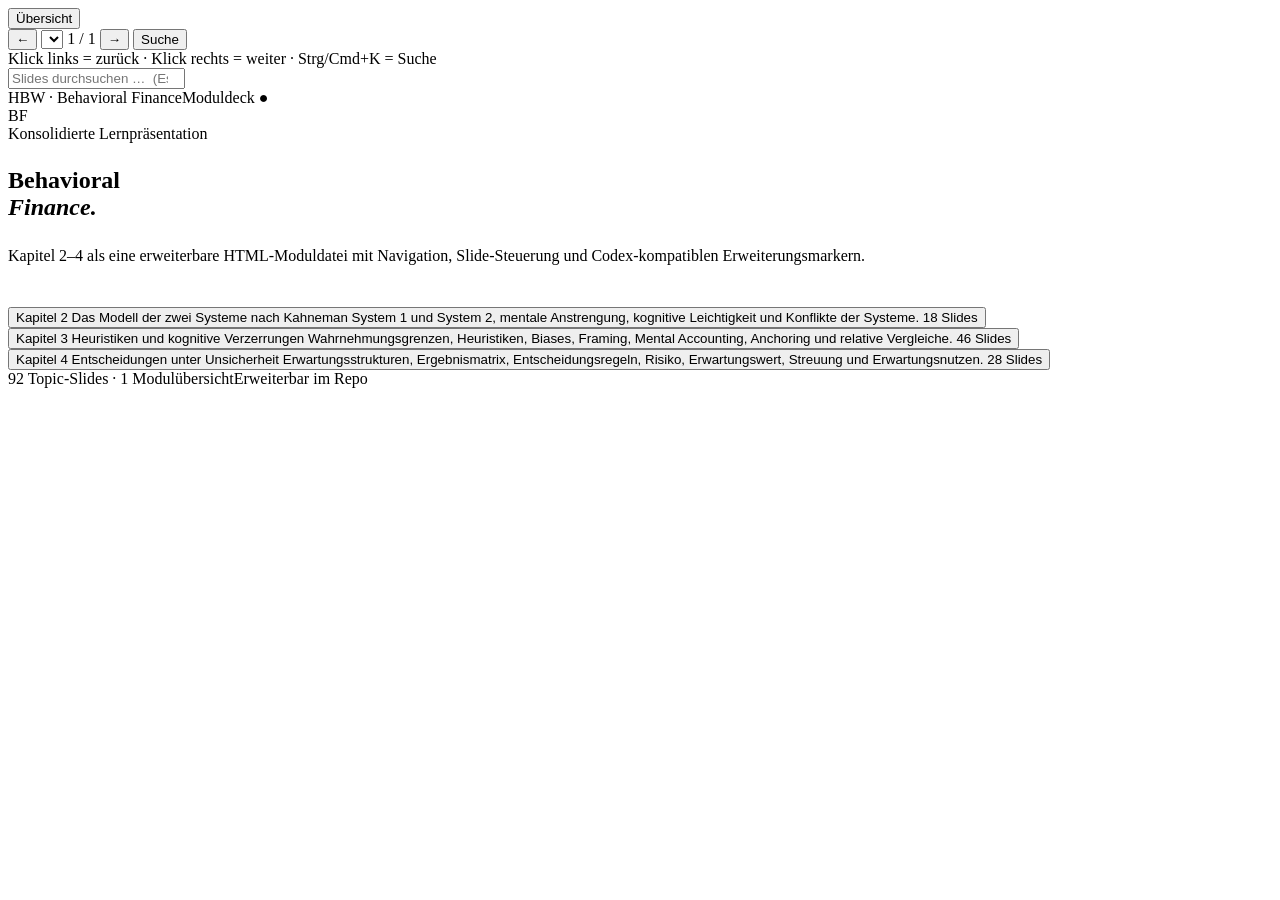
==== index.html @ 53bc745d "Add files via upload" ====
<!doctype html>
<html lang="de">
<head>
    <meta charset="utf-8" />
    <meta name="viewport" content="width=device-width, initial-scale=1" />
    <title>Behavioral Finance · Modulares Moduldeck</title>
    <meta name="description" content="Behavioral-Finance-Lernpräsentation mit modular angebundenen HTML-Topics." />
    <link rel="preconnect" href="https://fonts.googleapis.com">
    <link rel="preconnect" href="https://fonts.gstatic.com" crossorigin>
    <link href="https://fonts.googleapis.com/css2?family=IBM+Plex+Sans:wght@300;400;500;600;700&family=IBM+Plex+Serif:ital,wght@0,400;0,500;0,600;1,400&family=IBM+Plex+Mono:wght@400;500;600&display=swap" rel="stylesheet">
    <link rel="stylesheet" href="assets/css/deck.css" />
</head>
<body>

    <div class="deck-ui" aria-label="Behavioral Finance Navigation">
        <div class="deck-tabs"><button type="button" data-goto="behavioral-finance-overview">Übersicht</button></div>
        <div class="deck-actions">
            <button type="button" data-deck-prev aria-label="Vorherige Slide">←</button>
            <select id="deck-slide-select" aria-label="Slide auswählen"></select>
            <span class="deck-counter">1 / 1</span>
            <button type="button" data-deck-next aria-label="Nächste Slide">→</button>
            <button type="button" data-search-open title="Suche öffnen: Strg/Cmd+K">Suche</button>
        </div>
        <div class="deck-progress"><span></span></div>
    </div>

    <div class="deck-hint">Klick links = zurück · Klick rechts = weiter · Strg/Cmd+K = Suche</div>

    <div class="deck-search" aria-hidden="true">
        <div class="deck-search-panel" role="dialog" aria-label="Slide-Suche">
            <input id="deck-search-input" type="search" placeholder="Slides durchsuchen …  (Esc schließt)" autocomplete="off" />
            <div class="deck-search-list"></div>
        </div>
    </div>

    <deck-stage>
        <!-- MODULE_OVERVIEW_START -->
<section class="slide-title module-slide module-overview is-active" data-chapter-key="module-overview" data-chapter-short="Übersicht" data-chapter-start="true" data-chapter-title="Modulübersicht" data-module="behavioral-finance" data-slide-index="1" data-slide-label="00 Modulübersicht" data-slide-total="1" id="behavioral-finance-overview">
<div class="chrome-top"><span>HBW · Behavioral Finance</span><span>Moduldeck <span class="dot">●</span></span></div>
<div class="big-mark">BF</div>
<div class="stack" style="top:150px;">
<div class="eyebrow">Konsolidierte Lernpräsentation</div>
<h1 class="display" style="margin-top:24px;">Behavioral<br/><em style="font-style:italic; color:var(--accent);">Finance.</em></h1>
<p class="sub" style="margin-top:26px; max-width:1180px;">Kapitel 2–4 als eine erweiterbare HTML-Moduldatei mit Navigation, Slide-Steuerung und Codex-kompatiblen Erweiterungsmarkern.</p>
<div class="overview-grid" style="margin-top:42px;">
<button class="overview-card" data-goto="kapitel-2-slide-01" type="button">
<span class="overview-kicker">Kapitel 2</span>
<span class="overview-title">Das Modell der zwei Systeme nach Kahneman</span>
<span class="overview-sub">System 1 und System 2, mentale Anstrengung, kognitive Leichtigkeit und Konflikte der Systeme.</span>
<span class="overview-count">18 Slides</span>
</button><button class="overview-card" data-goto="kapitel-3-slide-01" type="button">
<span class="overview-kicker">Kapitel 3</span>
<span class="overview-title">Heuristiken und kognitive Verzerrungen</span>
<span class="overview-sub">Wahrnehmungsgrenzen, Heuristiken, Biases, Framing, Mental Accounting, Anchoring und relative Vergleiche.</span>
<span class="overview-count">46 Slides</span>
</button><button class="overview-card" data-goto="kapitel-4-slide-01" type="button">
<span class="overview-kicker">Kapitel 4</span>
<span class="overview-title">Entscheidungen unter Unsicherheit</span>
<span class="overview-sub">Erwartungsstrukturen, Ergebnismatrix, Entscheidungsregeln, Risiko, Erwartungswert, Streuung und Erwartungsnutzen.</span>
<span class="overview-count">28 Slides</span>
</button>
</div>
</div>
<div class="chrome-bot"><span>92 Topic-Slides · 1 Modulübersicht</span><span>Erweiterbar im Repo</span></div>
</section>
<!-- MODULE_OVERVIEW_END -->

        <!-- MODULE_TOPICS_ARE_LOADED_FROM: topics/manifest.js -->

        <!-- MODULE_EXTENSION_SLOT
             Neue Themen werden nicht mehr manuell in diese Datei kopiert.
             Stattdessen:
             1. Topic-Fragment in /topics ablegen
             2. Eintrag in /topics/manifest.js ergänzen
             3. Fertig: Navigation und Slide-Auswahl bauen sich automatisch neu auf.
        -->
    </deck-stage>

    <script src="topics/manifest.js"></script>
    <script src="assets/js/deck.js"></script>
</body>
</html>
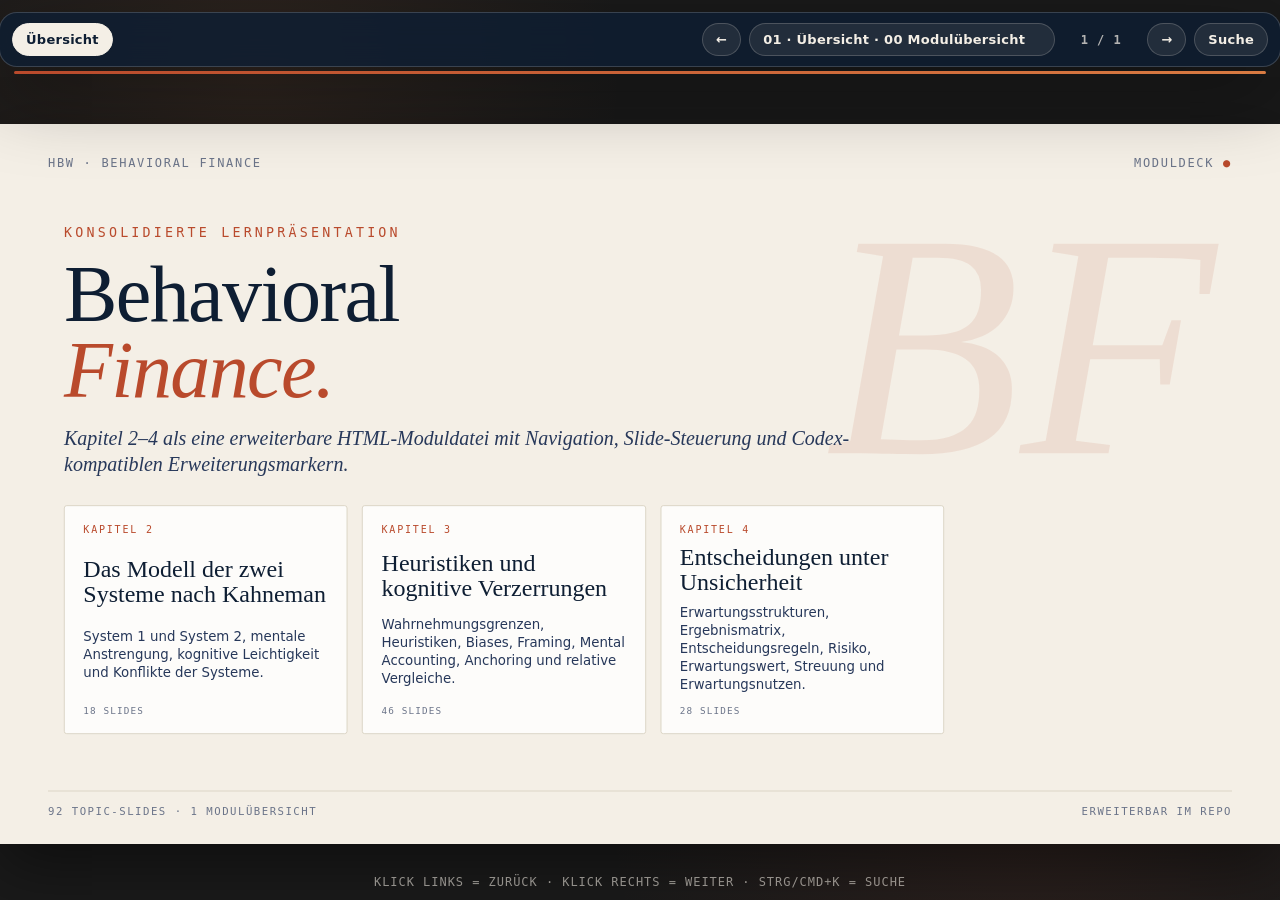
==== commit f7e257de: "index.html aktualisieren" ====
--- a/index.html
+++ b/index.html
@@ -11,7 +11,7 @@
     <link rel="stylesheet" href="assets/css/deck.css" />
 </head>
 <body>
-
+ 
     <div class="deck-ui" aria-label="Behavioral Finance Navigation">
         <div class="deck-tabs"><button type="button" data-goto="behavioral-finance-overview">Übersicht</button></div>
         <div class="deck-actions">
--- a/assets/css/deck.css
+++ b/assets/css/deck.css
@@ -0,0 +1,1763 @@
+
+/* =====================================================================
+   Source CSS: kapitel-2
+   ===================================================================== */
+
+  :root {
+    --bg: #f4efe6;
+    --bg-2: #ebe4d5;
+    --ink: #0e1e33;
+    --ink-2: #27385a;
+    --muted: #6b7489;
+    --line: #cfc7b4;
+    --rule: #1a2a46;
+    --accent: #b94a2c;        /* terracotta */
+    --accent-2: #d97b42;      /* warm amber */
+    --ok: #2f6b3a;
+    --bad: #a12929;
+    --serif: "IBM Plex Serif", Georgia, serif;
+    --sans: "IBM Plex Sans", system-ui, sans-serif;
+    --mono: "IBM Plex Mono", monospace;
+  }
+
+  html, body { margin:0; padding:0; background:#1a1a1a; color:var(--ink); }
+  deck-stage { font-family: var(--sans); }
+
+  section {
+    position: relative;
+    width: 1920px; height: 1080px;
+    background: var(--bg);
+    color: var(--ink);
+    overflow: hidden;
+    box-sizing: border-box;
+  }
+
+  /* ---------- shared chrome ---------- */
+  .chrome-top {
+    position:absolute; top:48px; left:72px; right:72px;
+    display:flex; justify-content:space-between; align-items:baseline;
+    font-family:var(--mono); font-size:18px; letter-spacing:0.14em;
+    text-transform:uppercase; color:var(--muted);
+  }
+  .chrome-top .dot { color:var(--accent); }
+  .chrome-bot {
+    position:absolute; bottom:40px; left:72px; right:72px;
+    display:flex; justify-content:space-between; align-items:baseline;
+    font-family:var(--mono); font-size:16px; letter-spacing:0.14em;
+    text-transform:uppercase; color:var(--muted);
+    border-top:1px solid var(--line); padding-top:20px;
+  }
+
+  h1, h2, h3 { margin:0; font-weight:500; }
+  .eyebrow {
+    font-family: var(--mono);
+    font-size: 20px;
+    letter-spacing: 0.24em;
+    text-transform: uppercase;
+    color: var(--accent);
+  }
+  .display {
+    font-family: var(--serif);
+    font-weight: 400;
+    font-size: 132px;
+    line-height: 0.95;
+    letter-spacing: -0.02em;
+    color: var(--ink);
+  }
+  .title-lg {
+    font-family: var(--serif);
+    font-weight: 400;
+    font-size: 84px;
+    line-height: 0.98;
+    letter-spacing: -0.015em;
+  }
+  .title-md {
+    font-family: var(--serif);
+    font-weight: 400;
+    font-size: 56px;
+    line-height: 1.05;
+    letter-spacing: -0.01em;
+  }
+  .sub {
+    font-family: var(--serif);
+    font-style: italic;
+    font-weight: 400;
+    font-size: 32px;
+    color: var(--ink-2);
+    line-height: 1.3;
+  }
+  .body {
+    font-family: var(--sans);
+    font-weight: 400;
+    font-size: 26px;
+    line-height: 1.45;
+    color: var(--ink-2);
+  }
+  .body-lg {
+    font-family: var(--sans);
+    font-weight: 400;
+    font-size: 30px;
+    line-height: 1.45;
+    color: var(--ink-2);
+  }
+  .label {
+    font-family: var(--mono);
+    font-size: 18px;
+    letter-spacing: 0.14em;
+    text-transform: uppercase;
+    color: var(--muted);
+  }
+
+  .rule {
+    width: 64px; height: 3px; background: var(--accent); border: 0;
+    margin: 0;
+  }
+
+  /* ---------- Title slide ---------- */
+  .slide-title .stack {
+    position:absolute; left:96px; right:96px; top:220px;
+  }
+  .slide-title .meta {
+    position:absolute; left:96px; bottom:96px;
+    display:flex; gap:96px; align-items:flex-start;
+  }
+  .slide-title .meta .block { min-width:240px; }
+  .slide-title .meta .k {
+    font-family:var(--mono); font-size:16px; letter-spacing:0.2em;
+    text-transform:uppercase; color:var(--muted); margin-bottom:10px;
+  }
+  .slide-title .meta .v {
+    font-family:var(--serif); font-size:28px; color:var(--ink);
+  }
+
+  .slide-title .big-mark {
+    position:absolute; right:96px; top:160px;
+    font-family:var(--serif); font-size:520px; line-height:0.8;
+    color:var(--accent); opacity:0.12; font-style:italic; font-weight:300;
+    pointer-events:none;
+  }
+
+  /* ---------- Divider slides ---------- */
+  .slide-divider { background: var(--ink); color: var(--bg); }
+  .slide-divider .chrome-top, .slide-divider .chrome-bot { color: rgba(244,239,230,0.5); border-color:rgba(244,239,230,0.2);}
+  .slide-divider .chrome-top .dot { color:var(--accent-2); }
+  .slide-divider .big-num {
+    position:absolute; left:96px; top:220px;
+    font-family:var(--serif); font-size:380px; line-height:0.85;
+    color:var(--accent); font-style:italic; font-weight:300;
+  }
+  .slide-divider .big-title {
+    position:absolute; left:96px; bottom:140px; right:96px;
+    font-family:var(--serif); font-size:120px; line-height:0.98;
+    color:var(--bg); letter-spacing:-0.02em;
+  }
+  .slide-divider .sub-label {
+    position:absolute; left:96px; top:240px;
+    font-family:var(--mono); font-size:20px; letter-spacing:0.24em;
+    text-transform:uppercase; color:var(--accent-2);
+  }
+
+  /* ---------- Content layout ---------- */
+  .content-head {
+    position:absolute; left:96px; right:96px; top:140px;
+  }
+  .content-head .eyebrow { margin-bottom:18px; }
+  .content-body {
+    position:absolute; left:96px; right:96px; top:320px; bottom:120px;
+  }
+
+  .two-col {
+    display:grid; grid-template-columns: 1fr 1fr; gap:72px;
+  }
+  .three-col {
+    display:grid; grid-template-columns: 1fr 1fr 1fr; gap:48px;
+  }
+
+  /* ---------- Cards ---------- */
+  .card {
+    background: #fff;
+    border: 1px solid var(--line);
+    padding: 40px 44px;
+    border-radius: 2px;
+  }
+  .card.dark {
+    background: var(--ink);
+    color: var(--bg);
+    border-color: var(--ink);
+  }
+  .card .card-eyebrow {
+    font-family:var(--mono); font-size:16px; letter-spacing:0.2em;
+    text-transform:uppercase; color:var(--accent); margin-bottom:14px;
+  }
+  .card.dark .card-eyebrow { color: var(--accent-2); }
+  .card .card-title {
+    font-family:var(--serif); font-size:42px; line-height:1.05;
+    color:var(--ink); margin-bottom:18px; letter-spacing:-0.01em;
+  }
+  .card.dark .card-title { color: var(--bg); }
+  .card .card-body {
+    font-family:var(--sans); font-size:22px; line-height:1.45;
+    color:var(--ink-2);
+  }
+  .card.dark .card-body { color: rgba(244,239,230,0.82); }
+
+  /* ---------- Lists ---------- */
+  ul.clean { list-style:none; padding:0; margin:0; }
+  ul.clean li {
+    font-family:var(--sans); font-size:26px; line-height:1.5;
+    color:var(--ink-2); padding:14px 0;
+    border-bottom:1px solid var(--line);
+    display:flex; gap:20px; align-items:baseline;
+  }
+  ul.clean li:last-child { border-bottom:0; }
+  ul.clean li .marker {
+    font-family:var(--mono); font-size:18px; color:var(--accent);
+    letter-spacing:0.1em; min-width:42px;
+  }
+  ul.clean li .key {
+    font-family:var(--sans); font-weight:600; color:var(--ink);
+    min-width:260px;
+  }
+
+  /* ---------- Tables ---------- */
+  .grid-tbl {
+    width:100%; border-collapse:collapse;
+    font-family:var(--sans); font-size:22px; color:var(--ink-2);
+  }
+  .grid-tbl th {
+    text-align:left; font-family:var(--mono); font-size:16px;
+    letter-spacing:0.18em; text-transform:uppercase; color:var(--muted);
+    padding:14px 18px; border-bottom:2px solid var(--rule);
+    font-weight:500;
+  }
+  .grid-tbl td {
+    padding:18px 18px; border-bottom:1px solid var(--line);
+    vertical-align:top; line-height:1.4;
+  }
+  .grid-tbl td.k {
+    font-weight:600; color:var(--ink); font-family:var(--serif);
+    font-size:24px;
+  }
+  .grid-tbl tr:last-child td { border-bottom:0; }
+
+  /* ---------- Decorative numerals ---------- */
+  .kpi {
+    display:flex; flex-direction:column; gap:8px;
+  }
+  .kpi .n {
+    font-family:var(--serif); font-size:88px; line-height:1;
+    color:var(--ink); letter-spacing:-0.02em; font-weight:400;
+  }
+  .kpi .u {
+    font-family:var(--mono); font-size:18px; letter-spacing:0.18em;
+    text-transform:uppercase; color:var(--muted);
+  }
+  .kpi .d {
+    font-family:var(--sans); font-size:22px; color:var(--ink-2);
+    line-height:1.4; margin-top:6px;
+  }
+
+  /* ---------- Callout box ---------- */
+  .callout {
+    border-left: 4px solid var(--accent);
+    padding: 18px 28px;
+    background: rgba(185,74,44,0.06);
+    font-family: var(--sans);
+    font-size: 24px;
+    line-height: 1.45;
+    color: var(--ink);
+  }
+  .callout .tag {
+    font-family:var(--mono); font-size:16px; letter-spacing:0.2em;
+    text-transform:uppercase; color:var(--accent);
+    margin-bottom:6px; display:block;
+  }
+
+  /* ---------- Pill ---------- */
+  .pill {
+    display:inline-block; padding:6px 14px; border-radius:999px;
+    font-family:var(--mono); font-size:16px; letter-spacing:0.1em;
+    text-transform:uppercase; border:1px solid var(--ink);
+    color:var(--ink);
+  }
+  .pill.ok  { background:#e5eadd; border-color:#8da26a; color:#2f4a1d; }
+  .pill.bad { background:#f4e0dc; border-color:#b96353; color:#6e2616; }
+  .pill.solid { background:var(--ink); color:var(--bg); border-color:var(--ink); }
+  .pill.accent { background:var(--accent); color:#fff; border-color:var(--accent); }
+
+  /* ---------- AG organ diagram ---------- */
+  .org-wrap { display:flex; flex-direction:column; align-items:center; gap:30px; padding-top:10px; }
+  .org-box {
+    background:#fff; border:1px solid var(--line); padding:24px 32px;
+    width:520px; border-radius:2px; position:relative;
+  }
+  .org-box .t {
+    font-family:var(--serif); font-size:30px; color:var(--ink);
+    margin-bottom:6px;
+  }
+  .org-box .d {
+    font-family:var(--sans); font-size:19px; color:var(--ink-2); line-height:1.4;
+  }
+  .org-box.top { background:var(--ink); color:var(--bg); border-color:var(--ink); }
+  .org-box.top .t, .org-box.top .d { color:var(--bg); }
+  .org-line {
+    width:2px; height:42px; background:var(--ink-2);
+  }
+  .org-arrow {
+    position:absolute; left:-120px; top:50%; transform:translateY(-50%);
+    font-family:var(--mono); font-size:14px; color:var(--accent);
+    letter-spacing:0.14em; text-transform:uppercase;
+  }
+
+  /* ---------- Asset class diagram (slide 2) ---------- */
+  .ac-root {
+    display:grid; grid-template-columns: 1fr 1fr; gap:60px;
+    align-items:start;
+  }
+  .ac-col { display:flex; flex-direction:column; gap:18px; }
+  .ac-head {
+    display:flex; align-items:baseline; justify-content:space-between;
+    padding-bottom:14px; border-bottom:2px solid var(--rule);
+  }
+  .ac-head .t { font-family:var(--serif); font-size:42px; color:var(--ink); }
+  .ac-head .sub { font-family:var(--mono); font-size:16px; letter-spacing:0.16em;
+    text-transform:uppercase; color:var(--muted); font-style:normal;}
+  .ac-item {
+    display:flex; gap:16px; align-items:baseline;
+    padding:14px 0; border-bottom:1px dashed var(--line);
+  }
+  .ac-item:last-child { border-bottom:0; }
+  .ac-item .n {
+    font-family:var(--mono); font-size:16px; color:var(--accent);
+    min-width:36px;
+  }
+  .ac-item .nm {
+    font-family:var(--serif); font-size:28px; color:var(--ink);
+  }
+
+  .traits { display:flex; flex-wrap:wrap; gap:10px; margin-top:18px; }
+
+  /* ---------- Rating pyramid ---------- */
+  .pyramid {
+    position:relative; width:100%; height:680px;
+  }
+  .pyramid .row {
+    position:absolute; left:50%; transform:translateX(-50%);
+    height:72px; display:flex; align-items:center;
+    justify-content:space-between;
+    padding: 0 28px;
+    border-bottom:1px solid rgba(255,255,255,0.15);
+    box-sizing:border-box;
+    color:#fff;
+  }
+  .pyramid .row .l {
+    font-family:var(--serif); font-size:22px; font-weight:500;
+  }
+  .pyramid .row .r {
+    font-family:var(--mono); font-size:18px; letter-spacing:0.1em;
+  }
+  .pyramid .band-label {
+    position:absolute; right:-220px; font-family:var(--mono);
+    font-size:14px; letter-spacing:0.2em; text-transform:uppercase;
+    color:var(--ink-2); white-space:nowrap;
+  }
+
+  /* ---------- Kurs / YTM chart ---------- */
+  .chart-box {
+    background:#fff; border:1px solid var(--line); padding:36px;
+    border-radius:2px; position:relative; height:100%;
+    box-sizing:border-box;
+  }
+
+  /* ---------- quote block ---------- */
+  .quote {
+    font-family:var(--serif); font-style:italic; font-weight:400;
+    font-size:64px; line-height:1.15; color:var(--ink);
+    letter-spacing:-0.01em;
+  }
+  .quote .q-mark {
+    color:var(--accent); font-size:120px; line-height:0.8;
+    display:inline-block; vertical-align:-0.35em; margin-right:10px;
+  }
+
+  /* ---------- Numbered legend ---------- */
+  .legend-row {
+    display:flex; gap:16px; align-items:center; padding:10px 0;
+    font-family:var(--sans); font-size:22px; color:var(--ink-2);
+  }
+  .legend-row .swatch {
+    width:20px; height:20px; border-radius:3px;
+    flex-shrink:0;
+  }
+
+  /* small helpers */
+  .mt-16 { margin-top:16px; }
+  .mt-24 { margin-top:24px; }
+  .mt-40 { margin-top:40px; }
+  .mt-64 { margin-top:64px; }
+  .gap-60 { gap:60px; }
+  .flex { display:flex; }
+  .flex-col { display:flex; flex-direction:column; }
+  .between { justify-content:space-between; }
+  .center { align-items:center; }
+  .end { align-items:flex-end; }
+  .grow { flex:1; }
+  .accent-ink { color: var(--accent); }
+
+  /* ---------- screen labels for comment context ---------- */
+  section[data-screen-label] {}
+
+
+
+/* =====================================================================
+   Source CSS: kapitel-3
+   ===================================================================== */
+
+        :root {
+            --bg: #f4efe6;
+            --bg-2: #ebe4d5;
+            --ink: #0e1e33;
+            --ink-2: #27385a;
+            --muted: #6b7489;
+            --line: #cfc7b4;
+            --rule: #1a2a46;
+            --accent: #b94a2c;
+            --accent-2: #d97b42;
+            --ok: #2f6b3a;
+            --bad: #a12929;
+            --serif: "IBM Plex Serif", Georgia, serif;
+            --sans: "IBM Plex Sans", system-ui, sans-serif;
+            --mono: "IBM Plex Mono", monospace;
+        }
+
+        html,
+        body {
+            margin: 0;
+            padding: 0;
+            background: #1a1a1a;
+            color: var(--ink);
+        }
+        deck-stage {
+            font-family: var(--sans);
+        }
+
+        section {
+            position: relative;
+            width: 1920px;
+            height: 1080px;
+            background: var(--bg);
+            color: var(--ink);
+            overflow: hidden;
+            box-sizing: border-box;
+        }
+
+        .chrome-top {
+            position: absolute;
+            top: 48px;
+            left: 72px;
+            right: 72px;
+            display: flex;
+            justify-content: space-between;
+            align-items: baseline;
+            font-family: var(--mono);
+            font-size: 18px;
+            letter-spacing: 0.14em;
+            text-transform: uppercase;
+            color: var(--muted);
+        }
+        .chrome-top .dot {
+            color: var(--accent);
+        }
+        .chrome-bot {
+            position: absolute;
+            bottom: 40px;
+            left: 72px;
+            right: 72px;
+            display: flex;
+            justify-content: space-between;
+            align-items: baseline;
+            font-family: var(--mono);
+            font-size: 16px;
+            letter-spacing: 0.14em;
+            text-transform: uppercase;
+            color: var(--muted);
+            border-top: 1px solid var(--line);
+            padding-top: 20px;
+        }
+
+        h1,
+        h2,
+        h3 {
+            margin: 0;
+            font-weight: 500;
+        }
+        .eyebrow {
+            font-family: var(--mono);
+            font-size: 20px;
+            letter-spacing: 0.24em;
+            text-transform: uppercase;
+            color: var(--accent);
+        }
+        .display {
+            font-family: var(--serif);
+            font-weight: 400;
+            font-size: 132px;
+            line-height: 0.95;
+            letter-spacing: -0.02em;
+            color: var(--ink);
+        }
+        .title-lg {
+            font-family: var(--serif);
+            font-weight: 400;
+            font-size: 84px;
+            line-height: 0.98;
+            letter-spacing: -0.015em;
+        }
+        .title-md {
+            font-family: var(--serif);
+            font-weight: 400;
+            font-size: 56px;
+            line-height: 1.05;
+            letter-spacing: -0.01em;
+        }
+        .sub {
+            font-family: var(--serif);
+            font-style: italic;
+            font-weight: 400;
+            font-size: 32px;
+            color: var(--ink-2);
+            line-height: 1.3;
+        }
+        .body {
+            font-family: var(--sans);
+            font-weight: 400;
+            font-size: 26px;
+            line-height: 1.45;
+            color: var(--ink-2);
+        }
+        .body-lg {
+            font-family: var(--sans);
+            font-weight: 400;
+            font-size: 30px;
+            line-height: 1.45;
+            color: var(--ink-2);
+        }
+        .label {
+            font-family: var(--mono);
+            font-size: 18px;
+            letter-spacing: 0.14em;
+            text-transform: uppercase;
+            color: var(--muted);
+        }
+        .rule {
+            width: 64px;
+            height: 3px;
+            background: var(--accent);
+            border: 0;
+            margin: 0;
+        }
+
+        .slide-title .stack {
+            position: absolute;
+            left: 96px;
+            right: 96px;
+            top: 220px;
+        }
+        .slide-title .meta {
+            position: absolute;
+            left: 96px;
+            bottom: 96px;
+            display: flex;
+            gap: 96px;
+            align-items: flex-start;
+        }
+        .slide-title .meta .block {
+            min-width: 240px;
+        }
+        .slide-title .meta .k {
+            font-family: var(--mono);
+            font-size: 16px;
+            letter-spacing: 0.2em;
+            text-transform: uppercase;
+            color: var(--muted);
+            margin-bottom: 10px;
+        }
+        .slide-title .meta .v {
+            font-family: var(--serif);
+            font-size: 28px;
+            color: var(--ink);
+        }
+        .slide-title .big-mark {
+            position: absolute;
+            right: 96px;
+            top: 160px;
+            font-family: var(--serif);
+            font-size: 520px;
+            line-height: 0.8;
+            color: var(--accent);
+            opacity: 0.12;
+            font-style: italic;
+            font-weight: 300;
+            pointer-events: none;
+        }
+
+        .slide-divider {
+            background: var(--ink);
+            color: var(--bg);
+        }
+        .slide-divider .chrome-top,
+        .slide-divider .chrome-bot {
+            color: rgba(244, 239, 230, 0.5);
+            border-color: rgba(244, 239, 230, 0.2);
+        }
+        .slide-divider .chrome-top .dot {
+            color: var(--accent-2);
+        }
+        .slide-divider .big-num {
+            position: absolute;
+            left: 96px;
+            top: 220px;
+            font-family: var(--serif);
+            font-size: 380px;
+            line-height: 0.85;
+            color: var(--accent);
+            font-style: italic;
+            font-weight: 300;
+        }
+        .slide-divider .big-title {
+            position: absolute;
+            left: 96px;
+            bottom: 140px;
+            right: 96px;
+            font-family: var(--serif);
+            font-size: 120px;
+            line-height: 0.98;
+            color: var(--bg);
+            letter-spacing: -0.02em;
+        }
+        .slide-divider .sub-label {
+            position: absolute;
+            left: 96px;
+            top: 240px;
+            font-family: var(--mono);
+            font-size: 20px;
+            letter-spacing: 0.24em;
+            text-transform: uppercase;
+            color: var(--accent-2);
+        }
+
+        .content-head {
+            position: absolute;
+            left: 96px;
+            right: 96px;
+            top: 140px;
+        }
+        .content-head .eyebrow {
+            margin-bottom: 18px;
+        }
+        .content-body {
+            position: absolute;
+            left: 96px;
+            right: 96px;
+            top: 320px;
+            bottom: 120px;
+        }
+
+        .two-col {
+            display: grid;
+            grid-template-columns: 1fr 1fr;
+            gap: 72px;
+        }
+        .three-col {
+            display: grid;
+            grid-template-columns: 1fr 1fr 1fr;
+            gap: 48px;
+        }
+
+        .card {
+            background: #fff;
+            border: 1px solid var(--line);
+            padding: 40px 44px;
+            border-radius: 2px;
+        }
+        .card.dark {
+            background: var(--ink);
+            color: var(--bg);
+            border-color: var(--ink);
+        }
+        .card .card-eyebrow {
+            font-family: var(--mono);
+            font-size: 16px;
+            letter-spacing: 0.2em;
+            text-transform: uppercase;
+            color: var(--accent);
+            margin-bottom: 14px;
+        }
+        .card.dark .card-eyebrow {
+            color: var(--accent-2);
+        }
+        .card .card-title {
+            font-family: var(--serif);
+            font-size: 42px;
+            line-height: 1.05;
+            color: var(--ink);
+            margin-bottom: 18px;
+            letter-spacing: -0.01em;
+        }
+        .card.dark .card-title {
+            color: var(--bg);
+        }
+        .card .card-body {
+            font-family: var(--sans);
+            font-size: 22px;
+            line-height: 1.45;
+            color: var(--ink-2);
+        }
+        .card.dark .card-body {
+            color: rgba(244, 239, 230, 0.82);
+        }
+
+        ul.clean {
+            list-style: none;
+            padding: 0;
+            margin: 0;
+        }
+        ul.clean li {
+            font-family: var(--sans);
+            font-size: 26px;
+            line-height: 1.5;
+            color: var(--ink-2);
+            padding: 14px 0;
+            border-bottom: 1px solid var(--line);
+            display: flex;
+            gap: 20px;
+            align-items: baseline;
+        }
+        ul.clean li:last-child {
+            border-bottom: 0;
+        }
+        ul.clean li .marker {
+            font-family: var(--mono);
+            font-size: 18px;
+            color: var(--accent);
+            letter-spacing: 0.1em;
+            min-width: 42px;
+        }
+        ul.clean li .key {
+            font-family: var(--sans);
+            font-weight: 600;
+            color: var(--ink);
+            min-width: 260px;
+        }
+
+        .grid-tbl {
+            width: 100%;
+            border-collapse: collapse;
+            font-family: var(--sans);
+            font-size: 22px;
+            color: var(--ink-2);
+        }
+        .grid-tbl th {
+            text-align: left;
+            font-family: var(--mono);
+            font-size: 16px;
+            letter-spacing: 0.18em;
+            text-transform: uppercase;
+            color: var(--muted);
+            padding: 14px 18px;
+            border-bottom: 2px solid var(--rule);
+            font-weight: 500;
+        }
+        .grid-tbl td {
+            padding: 18px 18px;
+            border-bottom: 1px solid var(--line);
+            vertical-align: top;
+            line-height: 1.4;
+        }
+        .grid-tbl td.k {
+            font-weight: 600;
+            color: var(--ink);
+            font-family: var(--serif);
+            font-size: 24px;
+        }
+        .grid-tbl tr:last-child td {
+            border-bottom: 0;
+        }
+
+        .kpi {
+            display: flex;
+            flex-direction: column;
+            gap: 8px;
+        }
+        .kpi .n {
+            font-family: var(--serif);
+            font-size: 88px;
+            line-height: 1;
+            color: var(--ink);
+            letter-spacing: -0.02em;
+            font-weight: 400;
+        }
+        .kpi .u {
+            font-family: var(--mono);
+            font-size: 18px;
+            letter-spacing: 0.18em;
+            text-transform: uppercase;
+            color: var(--muted);
+        }
+        .kpi .d {
+            font-family: var(--sans);
+            font-size: 22px;
+            color: var(--ink-2);
+            line-height: 1.4;
+            margin-top: 6px;
+        }
+
+        .callout {
+            border-left: 4px solid var(--accent);
+            padding: 18px 28px;
+            background: rgba(185, 74, 44, 0.06);
+            font-family: var(--sans);
+            font-size: 24px;
+            line-height: 1.45;
+            color: var(--ink);
+        }
+        .callout .tag {
+            font-family: var(--mono);
+            font-size: 16px;
+            letter-spacing: 0.2em;
+            text-transform: uppercase;
+            color: var(--accent);
+            margin-bottom: 6px;
+            display: block;
+        }
+
+        .pill {
+            display: inline-block;
+            padding: 6px 14px;
+            border-radius: 999px;
+            font-family: var(--mono);
+            font-size: 16px;
+            letter-spacing: 0.1em;
+            text-transform: uppercase;
+            border: 1px solid var(--ink);
+            color: var(--ink);
+        }
+        .pill.ok {
+            background: #e5eadd;
+            border-color: #8da26a;
+            color: #2f4a1d;
+        }
+        .pill.bad {
+            background: #f4e0dc;
+            border-color: #b96353;
+            color: #6e2616;
+        }
+        .pill.solid {
+            background: var(--ink);
+            color: var(--bg);
+            border-color: var(--ink);
+        }
+        .pill.accent {
+            background: var(--accent);
+            color: #fff;
+            border-color: var(--accent);
+        }
+
+        .formula-box {
+            background: #fff;
+            border: 1px solid var(--line);
+            padding: 28px 32px;
+            font-family: var(--mono);
+            font-size: 20px;
+            line-height: 1.7;
+            border-radius: 2px;
+            color: var(--ink);
+        }
+        .formula-box .formula-tag {
+            color: var(--accent);
+            font-size: 15px;
+            letter-spacing: 0.2em;
+            text-transform: uppercase;
+            margin-bottom: 14px;
+        }
+
+        .mt-16 {
+            margin-top: 16px;
+        }
+        .mt-24 {
+            margin-top: 24px;
+        }
+        .mt-40 {
+            margin-top: 40px;
+        }
+        .mt-64 {
+            margin-top: 64px;
+        }
+        .flex {
+            display: flex;
+        }
+        .flex-col {
+            display: flex;
+            flex-direction: column;
+        }
+        .center {
+            align-items: center;
+        }
+        .gap-20 {
+            gap: 20px;
+        }
+        .gap-32 {
+            gap: 32px;
+        }
+    
+
+/* =====================================================================
+   Source CSS: kapitel-4
+   ===================================================================== */
+
+        :root {
+            --bg: #f4efe6;
+            --bg-2: #ebe4d5;
+            --ink: #0e1e33;
+            --ink-2: #27385a;
+            --muted: #6b7489;
+            --line: #cfc7b4;
+            --rule: #1a2a46;
+            --accent: #b94a2c;
+            --accent-2: #d97b42;
+            --ok: #2f6b3a;
+            --bad: #a12929;
+            --serif: "IBM Plex Serif", Georgia, serif;
+            --sans: "IBM Plex Sans", system-ui, sans-serif;
+            --mono: "IBM Plex Mono", monospace;
+        }
+        html,
+        body {
+            margin: 0;
+            padding: 0;
+            background: #1a1a1a;
+            color: var(--ink);
+        }
+        deck-stage {
+            font-family: var(--sans);
+        }
+        section {
+            position: relative;
+            width: 1920px;
+            height: 1080px;
+            background: var(--bg);
+            color: var(--ink);
+            overflow: hidden;
+            box-sizing: border-box;
+        }
+        .chrome-top {
+            position: absolute;
+            top: 48px;
+            left: 72px;
+            right: 72px;
+            display: flex;
+            justify-content: space-between;
+            align-items: baseline;
+            font-family: var(--mono);
+            font-size: 18px;
+            letter-spacing: 0.14em;
+            text-transform: uppercase;
+            color: var(--muted);
+        }
+        .chrome-top .dot {
+            color: var(--accent);
+        }
+        .chrome-bot {
+            position: absolute;
+            bottom: 40px;
+            left: 72px;
+            right: 72px;
+            display: flex;
+            justify-content: space-between;
+            align-items: baseline;
+            font-family: var(--mono);
+            font-size: 16px;
+            letter-spacing: 0.14em;
+            text-transform: uppercase;
+            color: var(--muted);
+            border-top: 1px solid var(--line);
+            padding-top: 20px;
+        }
+        h1,
+        h2,
+        h3 {
+            margin: 0;
+            font-weight: 500;
+        }
+        .eyebrow {
+            font-family: var(--mono);
+            font-size: 20px;
+            letter-spacing: 0.24em;
+            text-transform: uppercase;
+            color: var(--accent);
+        }
+        .display {
+            font-family: var(--serif);
+            font-weight: 400;
+            font-size: 120px;
+            line-height: 0.95;
+            letter-spacing: -0.02em;
+            color: var(--ink);
+        }
+        .title-lg {
+            font-family: var(--serif);
+            font-weight: 400;
+            font-size: 78px;
+            line-height: 0.98;
+            letter-spacing: -0.015em;
+        }
+        .title-md {
+            font-family: var(--serif);
+            font-weight: 400;
+            font-size: 52px;
+            line-height: 1.05;
+            letter-spacing: -0.01em;
+        }
+        .sub {
+            font-family: var(--serif);
+            font-style: italic;
+            font-weight: 400;
+            font-size: 30px;
+            color: var(--ink-2);
+            line-height: 1.3;
+        }
+        .body {
+            font-family: var(--sans);
+            font-weight: 400;
+            font-size: 26px;
+            line-height: 1.45;
+            color: var(--ink-2);
+        }
+        .body-lg {
+            font-family: var(--sans);
+            font-weight: 400;
+            font-size: 30px;
+            line-height: 1.45;
+            color: var(--ink-2);
+        }
+        .label {
+            font-family: var(--mono);
+            font-size: 18px;
+            letter-spacing: 0.14em;
+            text-transform: uppercase;
+            color: var(--muted);
+        }
+        .rule {
+            width: 64px;
+            height: 3px;
+            background: var(--accent);
+            border: 0;
+            margin: 0;
+        }
+        .slide-title .stack {
+            position: absolute;
+            left: 96px;
+            right: 96px;
+            top: 200px;
+        }
+        .slide-title .meta {
+            position: absolute;
+            left: 96px;
+            bottom: 96px;
+            display: flex;
+            gap: 80px;
+            align-items: flex-start;
+        }
+        .slide-title .meta .block {
+            min-width: 220px;
+        }
+        .slide-title .meta .k {
+            font-family: var(--mono);
+            font-size: 15px;
+            letter-spacing: 0.2em;
+            text-transform: uppercase;
+            color: var(--muted);
+            margin-bottom: 8px;
+        }
+        .slide-title .meta .v {
+            font-family: var(--serif);
+            font-size: 26px;
+            color: var(--ink);
+        }
+        .slide-title .big-mark {
+            position: absolute;
+            right: 96px;
+            top: 140px;
+            font-family: var(--serif);
+            font-size: 480px;
+            line-height: 0.8;
+            color: var(--accent);
+            opacity: 0.10;
+            font-style: italic;
+            font-weight: 300;
+            pointer-events: none;
+        }
+        .slide-divider {
+            background: var(--ink);
+            color: var(--bg);
+        }
+        .slide-divider .chrome-top,
+        .slide-divider .chrome-bot {
+            color: rgba(244, 239, 230, 0.5);
+            border-color: rgba(244, 239, 230, 0.2);
+        }
+        .slide-divider .chrome-top .dot {
+            color: var(--accent-2);
+        }
+        .slide-divider .big-num {
+            position: absolute;
+            left: 96px;
+            top: 200px;
+            font-family: var(--serif);
+            font-size: 340px;
+            line-height: 0.85;
+            color: var(--accent);
+            font-style: italic;
+            font-weight: 300;
+        }
+        .slide-divider .big-title {
+            position: absolute;
+            left: 96px;
+            bottom: 140px;
+            right: 96px;
+            font-family: var(--serif);
+            font-size: 110px;
+            line-height: 0.98;
+            color: var(--bg);
+            letter-spacing: -0.02em;
+        }
+        .slide-divider .sub-label {
+            position: absolute;
+            left: 96px;
+            top: 220px;
+            font-family: var(--mono);
+            font-size: 20px;
+            letter-spacing: 0.24em;
+            text-transform: uppercase;
+            color: var(--accent-2);
+        }
+        .content-head {
+            position: absolute;
+            left: 96px;
+            right: 96px;
+            top: 120px;
+        }
+        .content-head .eyebrow {
+            margin-bottom: 14px;
+        }
+        .content-body {
+            position: absolute;
+            left: 96px;
+            right: 96px;
+            top: 290px;
+            bottom: 110px;
+        }
+        .two-col {
+            display: grid;
+            grid-template-columns: 1fr 1fr;
+            gap: 60px;
+        }
+        .three-col {
+            display: grid;
+            grid-template-columns: 1fr 1fr 1fr;
+            gap: 40px;
+        }
+        .card {
+            background: #fff;
+            border: 1px solid var(--line);
+            padding: 36px 40px;
+            border-radius: 2px;
+        }
+        .card.dark {
+            background: var(--ink);
+            color: var(--bg);
+            border-color: var(--ink);
+        }
+        .card .card-eyebrow {
+            font-family: var(--mono);
+            font-size: 15px;
+            letter-spacing: 0.2em;
+            text-transform: uppercase;
+            color: var(--accent);
+            margin-bottom: 12px;
+        }
+        .card.dark .card-eyebrow {
+            color: var(--accent-2);
+        }
+        .card .card-title {
+            font-family: var(--serif);
+            font-size: 38px;
+            line-height: 1.05;
+            color: var(--ink);
+            margin-bottom: 14px;
+            letter-spacing: -0.01em;
+        }
+        .card.dark .card-title {
+            color: var(--bg);
+        }
+        .card .card-body {
+            font-family: var(--sans);
+            font-size: 21px;
+            line-height: 1.45;
+            color: var(--ink-2);
+        }
+        .card.dark .card-body {
+            color: rgba(244, 239, 230, 0.82);
+        }
+        ul.clean {
+            list-style: none;
+            padding: 0;
+            margin: 0;
+        }
+        ul.clean li {
+            font-family: var(--sans);
+            font-size: 24px;
+            line-height: 1.5;
+            color: var(--ink-2);
+            padding: 12px 0;
+            border-bottom: 1px solid var(--line);
+            display: flex;
+            gap: 18px;
+            align-items: baseline;
+        }
+        ul.clean li:last-child {
+            border-bottom: 0;
+        }
+        ul.clean li .marker {
+            font-family: var(--mono);
+            font-size: 17px;
+            color: var(--accent);
+            letter-spacing: 0.1em;
+            min-width: 38px;
+        }
+        ul.clean li .key {
+            font-family: var(--sans);
+            font-weight: 600;
+            color: var(--ink);
+            min-width: 220px;
+        }
+        .grid-tbl {
+            width: 100%;
+            border-collapse: collapse;
+            font-family: var(--sans);
+            font-size: 21px;
+            color: var(--ink-2);
+        }
+        .grid-tbl th {
+            text-align: left;
+            font-family: var(--mono);
+            font-size: 15px;
+            letter-spacing: 0.18em;
+            text-transform: uppercase;
+            color: var(--muted);
+            padding: 12px 16px;
+            border-bottom: 2px solid var(--rule);
+            font-weight: 500;
+        }
+        .grid-tbl td {
+            padding: 16px 16px;
+            border-bottom: 1px solid var(--line);
+            vertical-align: top;
+            line-height: 1.4;
+        }
+        .grid-tbl td.k {
+            font-weight: 600;
+            color: var(--ink);
+            font-family: var(--serif);
+            font-size: 22px;
+        }
+        .grid-tbl tr:last-child td {
+            border-bottom: 0;
+        }
+        .kpi {
+            display: flex;
+            flex-direction: column;
+            gap: 6px;
+        }
+        .kpi .n {
+            font-family: var(--serif);
+            font-size: 72px;
+            line-height: 1;
+            color: var(--ink);
+            letter-spacing: -0.02em;
+            font-weight: 400;
+        }
+        .kpi .u {
+            font-family: var(--mono);
+            font-size: 16px;
+            letter-spacing: 0.18em;
+            text-transform: uppercase;
+            color: var(--muted);
+        }
+        .kpi .d {
+            font-family: var(--sans);
+            font-size: 20px;
+            color: var(--ink-2);
+            line-height: 1.4;
+            margin-top: 4px;
+        }
+        .callout {
+            border-left: 4px solid var(--accent);
+            padding: 16px 26px;
+            background: rgba(185, 74, 44, 0.06);
+            font-family: var(--sans);
+            font-size: 22px;
+            line-height: 1.45;
+            color: var(--ink);
+        }
+        .callout .tag {
+            font-family: var(--mono);
+            font-size: 15px;
+            letter-spacing: 0.2em;
+            text-transform: uppercase;
+            color: var(--accent);
+            margin-bottom: 4px;
+            display: block;
+        }
+        .pill {
+            display: inline-block;
+            padding: 5px 12px;
+            border-radius: 999px;
+            font-family: var(--mono);
+            font-size: 15px;
+            letter-spacing: 0.1em;
+            text-transform: uppercase;
+            border: 1px solid var(--ink);
+            color: var(--ink);
+        }
+        .pill.ok {
+            background: #e5eadd;
+            border-color: #8da26a;
+            color: #2f4a1d;
+        }
+        .pill.bad {
+            background: #f4e0dc;
+            border-color: #b96353;
+            color: #6e2616;
+        }
+        .pill.solid {
+            background: var(--ink);
+            color: var(--bg);
+            border-color: var(--ink);
+        }
+        .pill.accent {
+            background: var(--accent);
+            color: #fff;
+            border-color: var(--accent);
+        }
+        .formula-box {
+            background: #fff;
+            border: 1px solid var(--line);
+            padding: 24px 30px;
+            font-family: var(--mono);
+            font-size: 20px;
+            line-height: 1.8;
+            border-radius: 2px;
+            color: var(--ink);
+        }
+        .formula-box .formula-tag {
+            color: var(--accent);
+            font-size: 14px;
+            letter-spacing: 0.2em;
+            text-transform: uppercase;
+            margin-bottom: 10px;
+        }
+        .mt-16 {
+            margin-top: 16px;
+        }
+        .mt-24 {
+            margin-top: 24px;
+        }
+        .mt-40 {
+            margin-top: 40px;
+        }
+        .mt-64 {
+            margin-top: 64px;
+        }
+        .flex {
+            display: flex;
+        }
+        .flex-col {
+            display: flex;
+            flex-direction: column;
+        }
+        .center {
+            align-items: center;
+        }
+        .gap-20 {
+            gap: 20px;
+        }
+        .gap-32 {
+            gap: 32px;
+        }
+        .text-center {
+            text-align: center;
+        }
+    
+
+
+/* =====================================================================
+   Merge Layer: navigation, scaling, responsive presentation behavior
+   ===================================================================== */
+
+:root {
+    --stage-scale: 1;
+    --stage-offset-y: 34px;
+    --nav-h: 68px;
+}
+
+body {
+    overflow: hidden;
+}
+
+/* Top navigation */
+.deck-ui {
+    position: fixed;
+    z-index: 9999;
+    top: 12px;
+    left: 50%;
+    transform: translateX(-50%);
+    width: min(1440px, calc(100vw - 24px));
+    display: grid;
+    grid-template-columns: minmax(0, 1fr) auto;
+    gap: 12px;
+    align-items: center;
+    padding: 10px 12px;
+    border: 1px solid rgba(244, 239, 230, 0.18);
+    border-radius: 18px;
+    background: rgba(14, 30, 51, 0.82);
+    backdrop-filter: blur(18px);
+    box-shadow: 0 24px 80px rgba(0, 0, 0, 0.38);
+    font-family: var(--sans, system-ui, sans-serif);
+}
+
+.deck-tabs {
+    display: flex;
+    gap: 8px;
+    align-items: center;
+    overflow-x: auto;
+    scrollbar-width: none;
+}
+
+.deck-tabs::-webkit-scrollbar {
+    display: none;
+}
+
+.deck-ui button,
+.deck-ui select {
+    appearance: none;
+    border: 1px solid rgba(244, 239, 230, 0.20);
+    background: rgba(244, 239, 230, 0.08);
+    color: #f4efe6;
+    border-radius: 999px;
+    padding: 9px 13px;
+    font: 600 13px/1 var(--sans, system-ui, sans-serif);
+    letter-spacing: 0.02em;
+}
+
+.deck-ui button {
+    cursor: pointer;
+}
+
+.deck-ui button:hover,
+.deck-ui button.is-active {
+    background: #f4efe6;
+    color: #0e1e33;
+    border-color: #f4efe6;
+}
+
+.deck-actions {
+    display: flex;
+    gap: 8px;
+    align-items: center;
+}
+
+.deck-actions select {
+    max-width: 340px;
+    padding-right: 28px;
+}
+
+.deck-counter {
+    min-width: 76px;
+    text-align: center;
+    color: rgba(244, 239, 230, 0.72);
+    font: 600 12px/1 var(--mono, ui-monospace, monospace);
+    letter-spacing: 0.08em;
+}
+
+.deck-progress {
+    position: absolute;
+    left: 14px;
+    right: 14px;
+    bottom: -8px;
+    height: 3px;
+    border-radius: 999px;
+    background: rgba(244, 239, 230, 0.14);
+    overflow: hidden;
+}
+
+.deck-progress span {
+    display: block;
+    width: 0%;
+    height: 100%;
+    background: linear-gradient(90deg, #b94a2c, #d97b42);
+}
+
+/* Presentation mode: only active slide is visible */
+deck-stage {
+    display: block;
+    position: relative;
+    width: 100vw;
+    height: 100vh;
+    overflow: hidden;
+    background:
+        radial-gradient(circle at 20% 8%, rgba(217, 123, 66, 0.10), transparent 28%),
+        radial-gradient(circle at 80% 90%, rgba(185, 74, 44, 0.10), transparent 32%),
+        #1a1a1a;
+}
+
+deck-stage section {
+    display: none;
+}
+
+deck-stage section.is-active {
+    display: block;
+    position: absolute;
+    left: 50%;
+    top: calc(50% + var(--stage-offset-y));
+    transform: translate(-50%, -50%) scale(var(--stage-scale));
+    transform-origin: center center;
+    box-shadow: 0 32px 90px rgba(0, 0, 0, 0.46);
+}
+
+/* Better visual affordance on module overview */
+.overview-grid {
+    display: grid;
+    grid-template-columns: repeat(3, minmax(0, 1fr));
+    gap: 22px;
+    max-width: 1320px;
+}
+
+.overview-card {
+    text-align: left;
+    border: 1px solid var(--line);
+    background: rgba(255,255,255,0.82);
+    border-radius: 4px;
+    padding: 26px 28px;
+    cursor: pointer;
+    color: var(--ink);
+    display: flex;
+    min-height: 184px;
+    flex-direction: column;
+    justify-content: space-between;
+    transition: transform .18s ease, box-shadow .18s ease, border-color .18s ease;
+}
+
+.overview-card:hover {
+    transform: translateY(-4px);
+    border-color: var(--accent);
+    box-shadow: 0 16px 42px rgba(14, 30, 51, 0.14);
+}
+
+.overview-kicker {
+    font-family: var(--mono);
+    font-size: 15px;
+    letter-spacing: 0.18em;
+    text-transform: uppercase;
+    color: var(--accent);
+}
+
+.overview-title {
+    font-family: var(--serif);
+    font-size: 36px;
+    line-height: 1.05;
+    color: var(--ink);
+    margin-top: 14px;
+}
+
+.overview-sub {
+    font-family: var(--sans);
+    font-size: 20px;
+    line-height: 1.35;
+    color: var(--ink-2);
+    margin-top: 12px;
+}
+
+.overview-count {
+    font-family: var(--mono);
+    font-size: 14px;
+    letter-spacing: 0.12em;
+    text-transform: uppercase;
+    color: var(--muted);
+    margin-top: 18px;
+}
+
+/* Search palette */
+.deck-search {
+    position: fixed;
+    z-index: 10000;
+    inset: 0;
+    display: none;
+    place-items: start center;
+    padding-top: 96px;
+    background: rgba(10, 16, 26, .56);
+    backdrop-filter: blur(10px);
+}
+
+.deck-search.is-open {
+    display: grid;
+}
+
+.deck-search-panel {
+    width: min(760px, calc(100vw - 32px));
+    background: #f4efe6;
+    border: 1px solid #cfc7b4;
+    border-radius: 18px;
+    overflow: hidden;
+    box-shadow: 0 30px 120px rgba(0,0,0,.42);
+    font-family: var(--sans, system-ui, sans-serif);
+}
+
+.deck-search-panel input {
+    width: 100%;
+    box-sizing: border-box;
+    padding: 20px 22px;
+    border: 0;
+    border-bottom: 1px solid #cfc7b4;
+    background: #fff;
+    color: #0e1e33;
+    font: 600 20px/1.2 var(--sans, system-ui, sans-serif);
+    outline: 0;
+}
+
+.deck-search-list {
+    max-height: 420px;
+    overflow: auto;
+}
+
+.deck-search-item {
+    width: 100%;
+    display: grid;
+    grid-template-columns: 92px 1fr;
+    gap: 16px;
+    padding: 16px 22px;
+    background: transparent;
+    border: 0;
+    border-bottom: 1px solid rgba(207,199,180,.8);
+    text-align: left;
+    cursor: pointer;
+}
+
+.deck-search-item:hover,
+.deck-search-item.is-selected {
+    background: rgba(185, 74, 44, 0.08);
+}
+
+.deck-search-item .num {
+    font: 600 14px/1.2 var(--mono, ui-monospace, monospace);
+    color: #b94a2c;
+    letter-spacing: .08em;
+}
+
+.deck-search-item .title {
+    font: 600 17px/1.25 var(--sans, system-ui, sans-serif);
+    color: #0e1e33;
+}
+
+.deck-search-item .chapter {
+    margin-top: 4px;
+    font: 500 13px/1.2 var(--mono, ui-monospace, monospace);
+    color: #6b7489;
+    letter-spacing: .08em;
+    text-transform: uppercase;
+}
+
+@media (max-width: 820px) {
+    .deck-ui {
+        grid-template-columns: 1fr;
+        top: 8px;
+        border-radius: 14px;
+    }
+    .deck-actions {
+        justify-content: space-between;
+    }
+    .deck-actions select {
+        max-width: min(56vw, 300px);
+    }
+}
+
+@media print {
+    body {
+        overflow: visible;
+        background: #fff;
+    }
+    .deck-ui,
+    .deck-search {
+        display: none !important;
+    }
+    deck-stage {
+        height: auto;
+        overflow: visible;
+        background: #fff;
+    }
+    deck-stage section,
+    deck-stage section.is-active {
+        display: block;
+        position: relative;
+        left: auto;
+        top: auto;
+        transform: none;
+        page-break-after: always;
+        box-shadow: none;
+    }
+}
+
+    
+
+/* =====================================================================
+   Modular enhancements
+   ===================================================================== */
+
+.deck-load-error {
+    background: #fff;
+    border: 1px solid var(--line);
+    padding: 40px 44px;
+    font-family: var(--sans, system-ui, sans-serif);
+    color: var(--ink);
+}
+
+.deck-load-error h2 {
+    font-family: var(--serif, Georgia, serif);
+    font-size: 54px;
+    margin: 0 0 18px 0;
+}
+
+.deck-load-error p {
+    font-size: 24px;
+    line-height: 1.45;
+    color: var(--ink-2);
+}
+
+.deck-hint {
+    position: fixed;
+    z-index: 9998;
+    left: 50%;
+    bottom: 12px;
+    transform: translateX(-50%);
+    color: rgba(244, 239, 230, 0.56);
+    font: 500 12px/1 var(--mono, ui-monospace, monospace);
+    letter-spacing: .08em;
+    text-transform: uppercase;
+    pointer-events: none;
+}
+
+@media (max-width: 820px) {
+    .deck-hint {
+        display: none;
+    }
+}
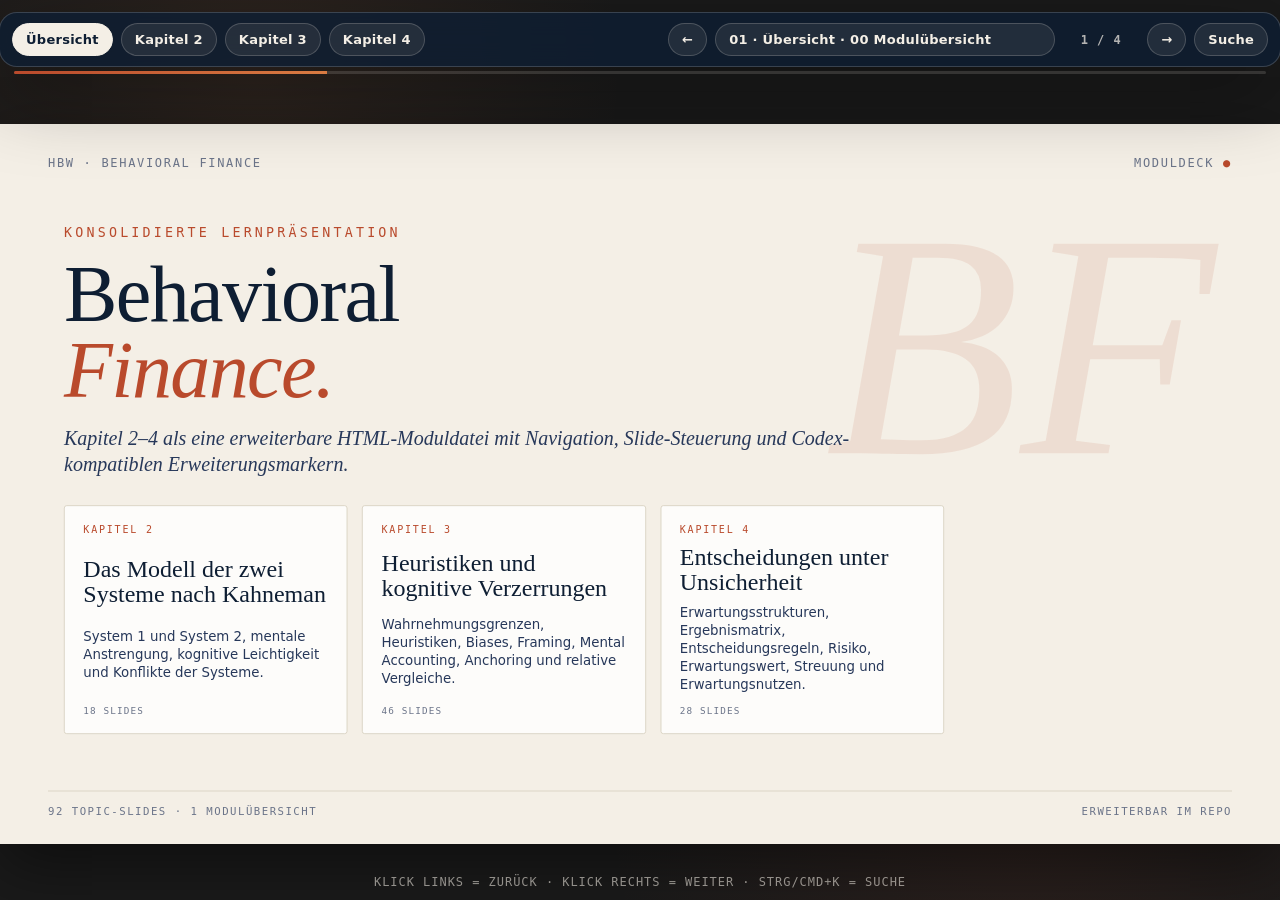
==== commit 917d801c: "Update index.html" ====
--- a/index.html
+++ b/index.html
@@ -11,7 +11,7 @@
     <link rel="stylesheet" href="assets/css/deck.css" />
 </head>
 <body>
- 
+
     <div class="deck-ui" aria-label="Behavioral Finance Navigation">
         <div class="deck-tabs"><button type="button" data-goto="behavioral-finance-overview">Übersicht</button></div>
         <div class="deck-actions">
@@ -76,7 +76,7 @@
         -->
     </deck-stage>
 
-    <script src="topics/manifest.js"></script>
+    <script src="Topics/manifest.js"></script>
     <script src="assets/js/deck.js"></script>
 </body>
 </html>
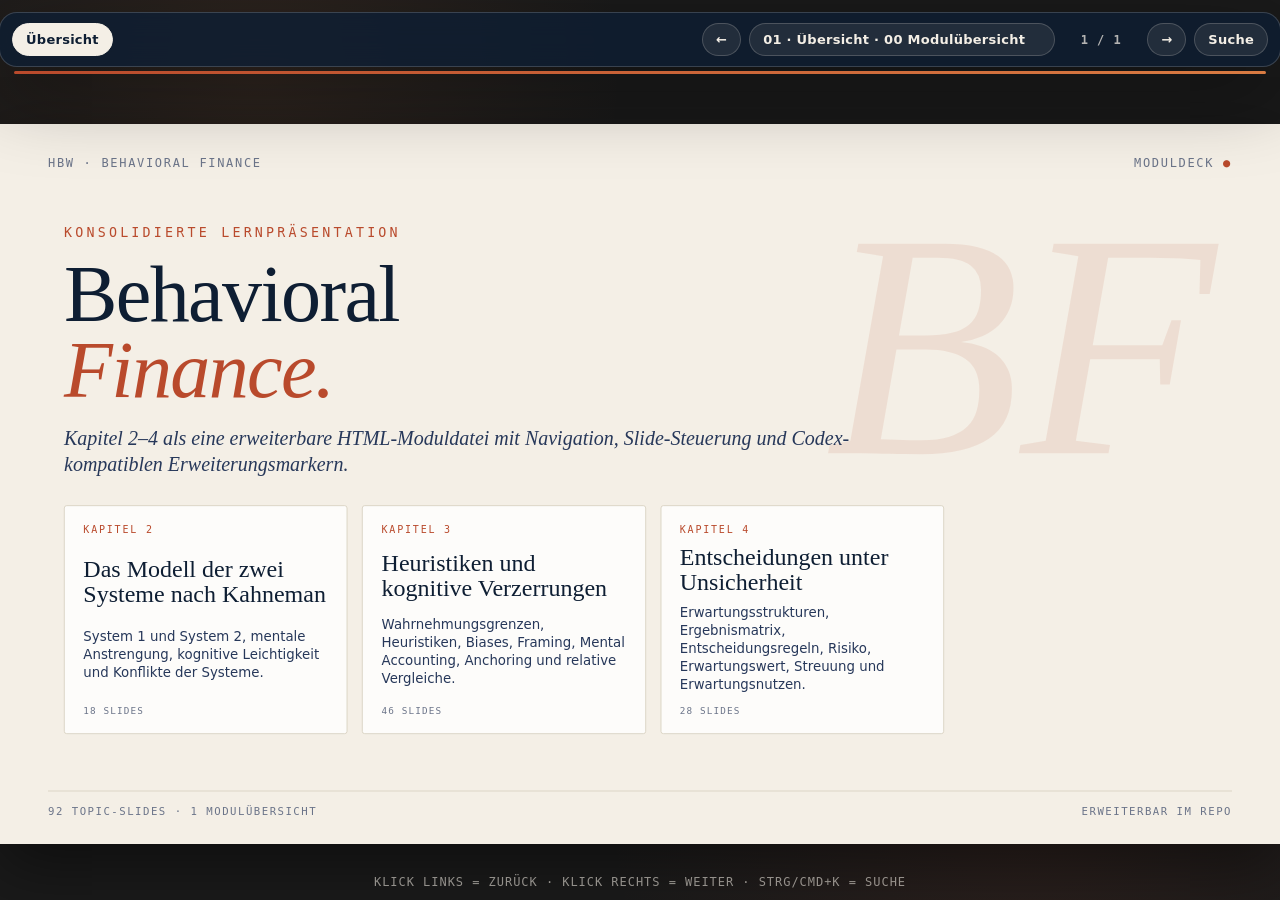
==== commit 54346ff6: "Update index.html" ====
--- a/index.html
+++ b/index.html
@@ -76,7 +76,7 @@
         -->
     </deck-stage>
 
-    <script src="Topics/manifest.js"></script>
+    <script src="topics/manifest.js"></script>
     <script src="assets/js/deck.js"></script>
 </body>
 </html>
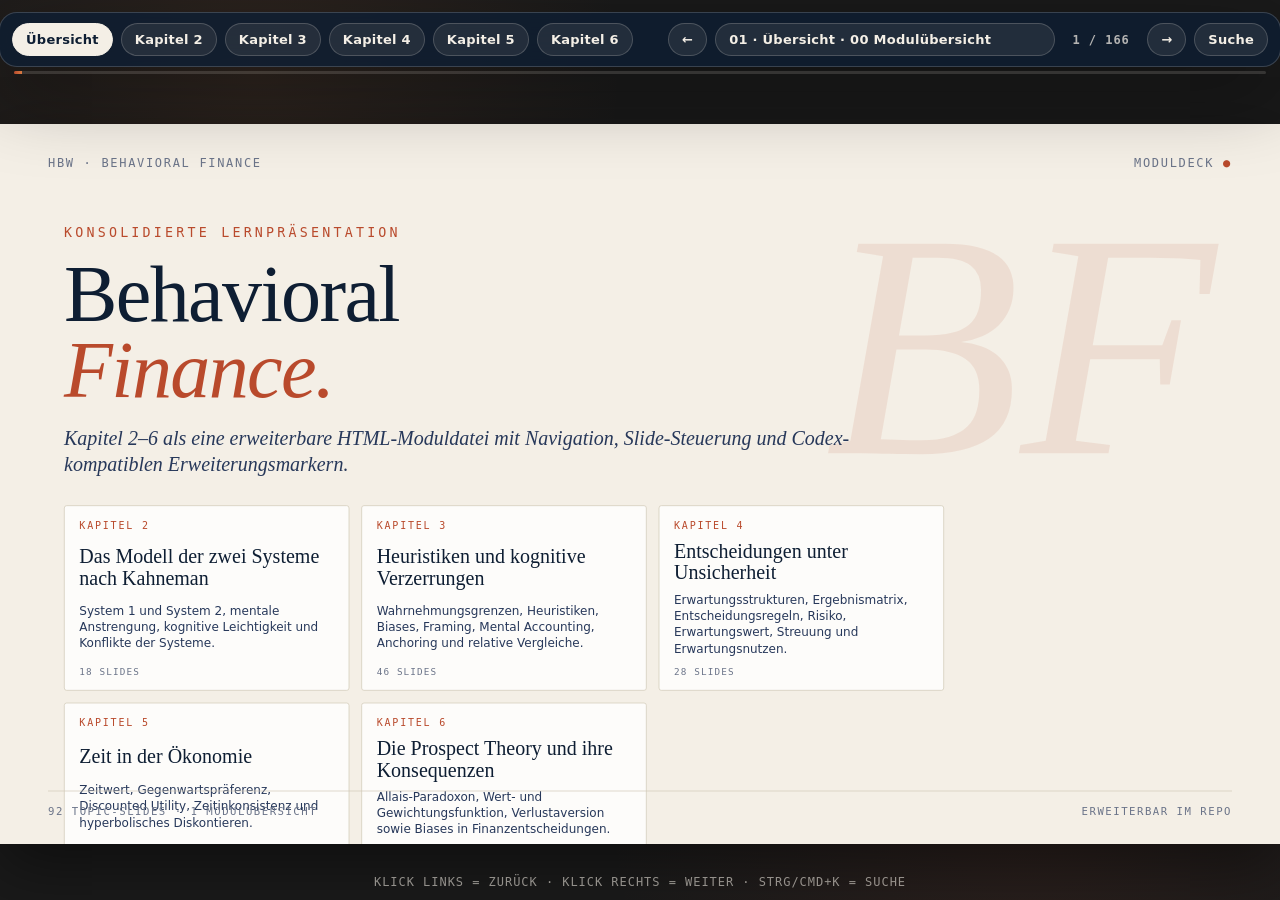
==== commit 2b06c06c: "Add chapter 5 and 6 overview cards and compact layout" ====
--- a/index.html
+++ b/index.html
@@ -41,7 +41,7 @@
 <div class="stack" style="top:150px;">
 <div class="eyebrow">Konsolidierte Lernpräsentation</div>
 <h1 class="display" style="margin-top:24px;">Behavioral<br/><em style="font-style:italic; color:var(--accent);">Finance.</em></h1>
-<p class="sub" style="margin-top:26px; max-width:1180px;">Kapitel 2–4 als eine erweiterbare HTML-Moduldatei mit Navigation, Slide-Steuerung und Codex-kompatiblen Erweiterungsmarkern.</p>
+<p class="sub" style="margin-top:26px; max-width:1180px;">Kapitel 2–6 als eine erweiterbare HTML-Moduldatei mit Navigation, Slide-Steuerung und Codex-kompatiblen Erweiterungsmarkern.</p>
 <div class="overview-grid" style="margin-top:42px;">
 <button class="overview-card" data-goto="kapitel-2-slide-01" type="button">
 <span class="overview-kicker">Kapitel 2</span>
@@ -58,6 +58,16 @@
 <span class="overview-title">Entscheidungen unter Unsicherheit</span>
 <span class="overview-sub">Erwartungsstrukturen, Ergebnismatrix, Entscheidungsregeln, Risiko, Erwartungswert, Streuung und Erwartungsnutzen.</span>
 <span class="overview-count">28 Slides</span>
+</button><button class="overview-card" data-goto="kapitel-5-slide-01" type="button">
+<span class="overview-kicker">Kapitel 5</span>
+<span class="overview-title">Zeit in der Ökonomie</span>
+<span class="overview-sub">Zeitwert, Gegenwartspräferenz, Discounted Utility, Zeitinkonsistenz und hyperbolisches Diskontieren.</span>
+<span class="overview-count">30 Slides</span>
+</button><button class="overview-card" data-goto="kapitel-6-slide-01" type="button">
+<span class="overview-kicker">Kapitel 6</span>
+<span class="overview-title">Die Prospect Theory und ihre Konsequenzen</span>
+<span class="overview-sub">Allais-Paradoxon, Wert- und Gewichtungsfunktion, Verlustaversion sowie Biases in Finanzentscheidungen.</span>
+<span class="overview-count">43 Slides</span>
 </button>
 </div>
 </div>
--- a/assets/css/deck.css
+++ b/assets/css/deck.css
@@ -1539,7 +1539,7 @@
 .overview-grid {
     display: grid;
     grid-template-columns: repeat(3, minmax(0, 1fr));
-    gap: 22px;
+    gap: 18px;
     max-width: 1320px;
 }
 
@@ -1548,11 +1548,11 @@
     border: 1px solid var(--line);
     background: rgba(255,255,255,0.82);
     border-radius: 4px;
-    padding: 26px 28px;
+    padding: 20px 22px;
     cursor: pointer;
     color: var(--ink);
     display: flex;
-    min-height: 184px;
+    min-height: 156px;
     flex-direction: column;
     justify-content: space-between;
     transition: transform .18s ease, box-shadow .18s ease, border-color .18s ease;
@@ -1574,15 +1574,15 @@
 
 .overview-title {
     font-family: var(--serif);
-    font-size: 36px;
-    line-height: 1.05;
+    font-size: 30px;
+    line-height: 1.08;
     color: var(--ink);
     margin-top: 14px;
 }
 
 .overview-sub {
     font-family: var(--sans);
-    font-size: 20px;
+    font-size: 18px;
     line-height: 1.35;
     color: var(--ink-2);
     margin-top: 12px;
@@ -1594,7 +1594,7 @@
     letter-spacing: 0.12em;
     text-transform: uppercase;
     color: var(--muted);
-    margin-top: 18px;
+    margin-top: 14px;
 }
 
 /* Search palette */
